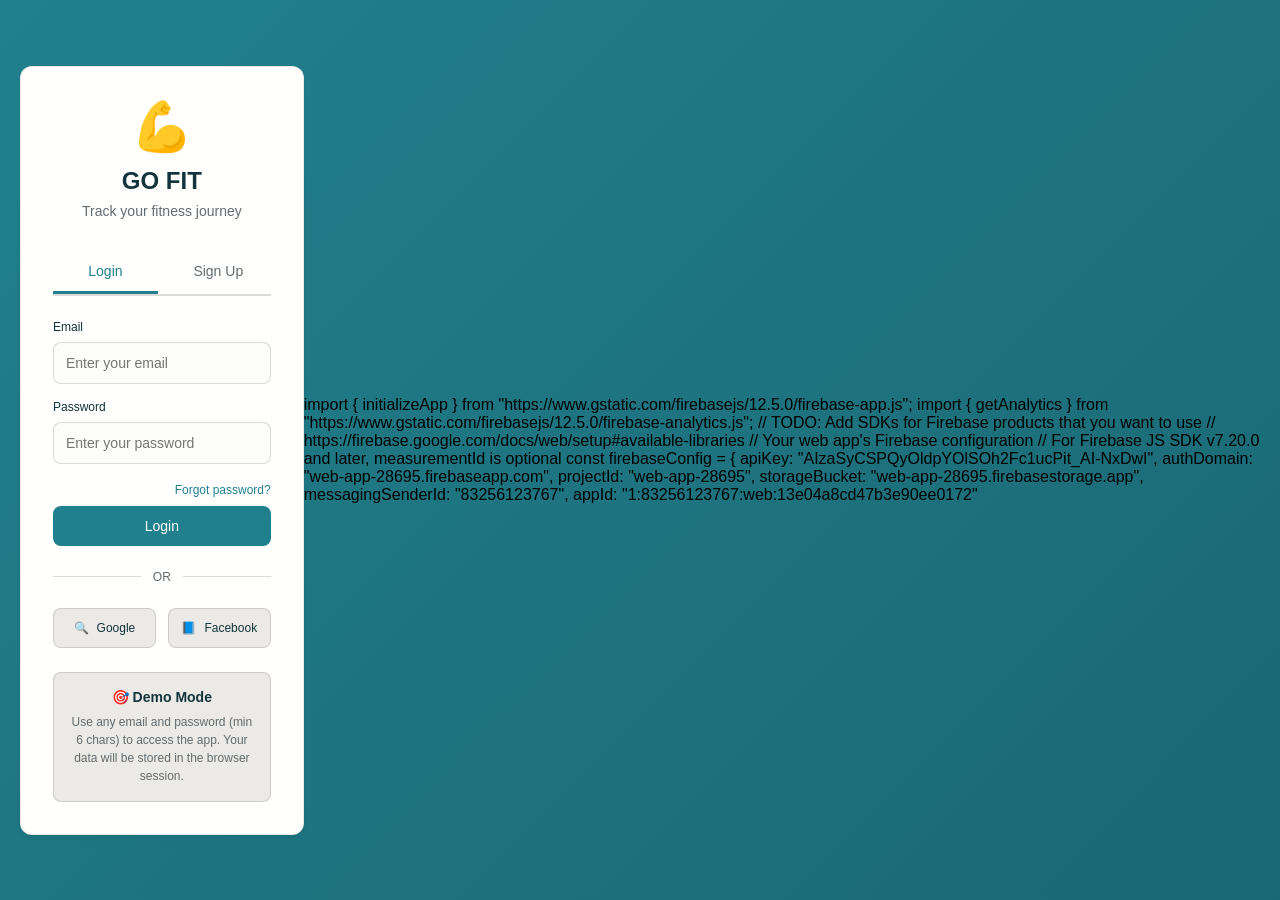
==== login.html @ 39626272 "Update login.html" ====
<!DOCTYPE html>
<html lang="en">
<head>
    <meta charset="UTF-8">
    <meta name="viewport" content="width=device-width, initial-scale=1.0">
    <title>GO FIT - Login</title>
    <style>
        :root {
            --color-cream-50: rgba(252, 252, 249, 1);
            --color-cream-100: rgba(255, 255, 253, 1);
            --color-gray-200: rgba(245, 245, 245, 1);
            --color-gray-300: rgba(167, 169, 169, 1);
            --color-gray-400: rgba(119, 124, 124, 1);
            --color-slate-500: rgba(98, 108, 113, 1);
            --color-brown-600: rgba(94, 82, 64, 1);
            --color-charcoal-700: rgba(31, 33, 33, 1);
            --color-charcoal-800: rgba(38, 40, 40, 1);
            --color-slate-900: rgba(19, 52, 59, 1);
            --color-teal-300: rgba(50, 184, 198, 1);
            --color-teal-400: rgba(45, 166, 178, 1);
            --color-teal-500: rgba(33, 128, 141, 1);
            --color-teal-600: rgba(29, 116, 128, 1);
            --color-teal-700: rgba(26, 104, 115, 1);
            --color-red-500: rgba(192, 21, 47, 1);
            --color-red-400: rgba(255, 84, 89, 1);
            --color-brown-600-rgb: 94, 82, 64;
            --color-teal-500-rgb: 33, 128, 141;
            --color-slate-900-rgb: 19, 52, 59;
            --color-gray-400-rgb: 119, 124, 124;
            --color-background: var(--color-cream-50);
            --color-surface: var(--color-cream-100);
            --color-text: var(--color-slate-900);
            --color-text-secondary: var(--color-slate-500);
            --color-primary: var(--color-teal-500);
            --color-primary-hover: var(--color-teal-600);
            --color-primary-active: var(--color-teal-700);
            --color-secondary: rgba(var(--color-brown-600-rgb), 0.12);
            --color-border: rgba(var(--color-brown-600-rgb), 0.2);
            --color-card-border: rgba(var(--color-brown-600-rgb), 0.12);
            --color-error: var(--color-red-500);
            --font-family-base: -apple-system, BlinkMacSystemFont, "Segoe UI", Roboto, sans-serif;
            --font-size-sm: 12px;
            --font-size-base: 14px;
            --font-size-lg: 16px;
            --font-size-xl: 18px;
            --font-size-2xl: 20px;
            --font-size-3xl: 24px;
            --font-size-4xl: 30px;
            --font-weight-medium: 500;
            --font-weight-semibold: 550;
            --font-weight-bold: 600;
            --space-8: 8px;
            --space-12: 12px;
            --space-16: 16px;
            --space-20: 20px;
            --space-24: 24px;
            --space-32: 32px;
            --radius-base: 8px;
            --radius-lg: 12px;
            --shadow-md: 0 4px 6px -1px rgba(0, 0, 0, 0.04), 0 2px 4px -1px rgba(0, 0, 0, 0.02);
        }

        @media (prefers-color-scheme: dark) {
            :root {
                --color-gray-400-rgb: 119, 124, 124;
                --color-teal-300-rgb: 50, 184, 198;
                --color-gray-300-rgb: 167, 169, 169;
                --color-background: var(--color-charcoal-700);
                --color-surface: var(--color-charcoal-800);
                --color-text: var(--color-gray-200);
                --color-text-secondary: rgba(var(--color-gray-300-rgb), 0.7);
                --color-primary: var(--color-teal-300);
                --color-primary-hover: var(--color-teal-400);
                --color-secondary: rgba(var(--color-gray-400-rgb), 0.15);
                --color-border: rgba(var(--color-gray-400-rgb), 0.3);
                --color-card-border: rgba(var(--color-gray-400-rgb), 0.2);
                --color-error: var(--color-red-400);
            }
        }

        * {
            margin: 0;
            padding: 0;
            box-sizing: border-box;
        }

        body {
            font-family: var(--font-family-base);
            background: linear-gradient(135deg, var(--color-primary) 0%, var(--color-teal-700) 100%);
            min-height: 100vh;
            display: flex;
            align-items: center;
            justify-content: center;
            padding: var(--space-20);
        }

        .auth-container {
            background: var(--color-surface);
            border-radius: var(--radius-lg);
            box-shadow: var(--shadow-md);
            padding: var(--space-32);
            width: 100%;
            max-width: 420px;
            border: 1px solid var(--color-card-border);
        }

        .logo {
            text-align: center;
            margin-bottom: var(--space-32);
        }

        .logo-icon {
            font-size: 48px;
            margin-bottom: var(--space-12);
        }

        h1 {
            font-size: var(--font-size-3xl);
            font-weight: var(--font-weight-bold);
            color: var(--color-text);
            text-align: center;
            margin-bottom: var(--space-8);
        }

        .subtitle {
            font-size: var(--font-size-base);
            color: var(--color-text-secondary);
            text-align: center;
            margin-bottom: var(--space-32);
        }

        .tabs {
            display: flex;
            gap: var(--space-8);
            margin-bottom: var(--space-24);
            border-bottom: 2px solid var(--color-border);
        }

        .tab-btn {
            flex: 1;
            padding: var(--space-12);
            background: transparent;
            border: none;
            border-bottom: 3px solid transparent;
            color: var(--color-text-secondary);
            font-size: var(--font-size-base);
            font-weight: var(--font-weight-medium);
            cursor: pointer;
            transition: all 0.2s;
        }

        .tab-btn:hover {
            color: var(--color-text);
        }

        .tab-btn.active {
            color: var(--color-primary);
            border-bottom-color: var(--color-primary);
        }

        .form-content {
            display: none;
        }

        .form-content.active {
            display: block;
            animation: fadeIn 0.3s;
        }

        @keyframes fadeIn {
            from { opacity: 0; transform: translateY(10px); }
            to { opacity: 1; transform: translateY(0); }
        }

        .form-group {
            margin-bottom: var(--space-16);
        }

        label {
            display: block;
            margin-bottom: var(--space-8);
            font-weight: var(--font-weight-medium);
            font-size: var(--font-size-sm);
            color: var(--color-text);
        }

        input {
            width: 100%;
            padding: var(--space-12);
            border: 1px solid var(--color-border);
            border-radius: var(--radius-base);
            background: var(--color-background);
            color: var(--color-text);
            font-size: var(--font-size-base);
            font-family: var(--font-family-base);
            transition: border-color 0.2s;
        }

        input:focus {
            outline: none;
            border-color: var(--color-primary);
        }

        .btn {
            width: 100%;
            padding: var(--space-12) var(--space-24);
            background: var(--color-primary);
            color: white;
            border: none;
            border-radius: var(--radius-base);
            font-size: var(--font-size-base);
            font-weight: var(--font-weight-medium);
            cursor: pointer;
            transition: background 0.2s;
            margin-top: var(--space-8);
        }

        .btn:hover {
            background: var(--color-primary-hover);
        }

        .btn:active {
            background: var(--color-primary-active);
        }

        .forgot-password {
            text-align: right;
            margin-top: var(--space-8);
        }

        .forgot-password a {
            color: var(--color-primary);
            text-decoration: none;
            font-size: var(--font-size-sm);
        }

        .forgot-password a:hover {
            text-decoration: underline;
        }

        .divider {
            display: flex;
            align-items: center;
            margin: var(--space-24) 0;
            color: var(--color-text-secondary);
            font-size: var(--font-size-sm);
        }

        .divider::before,
        .divider::after {
            content: '';
            flex: 1;
            height: 1px;
            background: var(--color-border);
        }

        .divider span {
            padding: 0 var(--space-12);
        }

        .social-login {
            display: flex;
            gap: var(--space-12);
            margin-bottom: var(--space-24);
        }

        .social-btn {
            flex: 1;
            padding: var(--space-12);
            background: var(--color-secondary);
            color: var(--color-text);
            border: 1px solid var(--color-border);
            border-radius: var(--radius-base);
            font-size: var(--font-size-sm);
            font-weight: var(--font-weight-medium);
            cursor: pointer;
            transition: all 0.2s;
            display: flex;
            align-items: center;
            justify-content: center;
            gap: var(--space-8);
        }

        .social-btn:hover {
            background: var(--color-border);
        }

        .error-message {
            background: rgba(192, 21, 47, 0.1);
            border: 1px solid var(--color-error);
            color: var(--color-error);
            padding: var(--space-12);
            border-radius: var(--radius-base);
            margin-bottom: var(--space-16);
            font-size: var(--font-size-sm);
            display: none;
        }

        .error-message.show {
            display: block;
        }

        .success-message {
            background: rgba(33, 128, 141, 0.1);
            border: 1px solid var(--color-primary);
            color: var(--color-primary);
            padding: var(--space-12);
            border-radius: var(--radius-base);
            margin-bottom: var(--space-16);
            font-size: var(--font-size-sm);
            display: none;
        }

        .success-message.show {
            display: block;
        }

        .demo-info {
            background: var(--color-secondary);
            border: 1px solid var(--color-border);
            border-radius: var(--radius-base);
            padding: var(--space-16);
            margin-top: var(--space-24);
            text-align: center;
        }

        .demo-info h3 {
            font-size: var(--font-size-base);
            font-weight: var(--font-weight-semibold);
            color: var(--color-text);
            margin-bottom: var(--space-8);
        }

        .demo-info p {
            font-size: var(--font-size-sm);
            color: var(--color-text-secondary);
            line-height: 1.5;
        }

        @media (max-width: 480px) {
            .auth-container {
                padding: var(--space-24);
            }

            h1 {
                font-size: var(--font-size-2xl);
            }

            .social-login {
                flex-direction: column;
            }
        }
    </style>
</head>
<body>
    <div class="auth-container">
        <div class="logo">
            <div class="logo-icon">💪</div>
            <h1>GO FIT</h1>
            <p class="subtitle">Track your fitness journey</p>
        </div>

        <div class="tabs">
            <button class="tab-btn active" onclick="showAuthTab('login')">Login</button>
            <button class="tab-btn" onclick="showAuthTab('signup')">Sign Up</button>
        </div>

        <!-- Login Form -->
        <div id="login" class="form-content active">
            <div id="loginError" class="error-message"></div>
            
          <form id="loginForm" onsubmit="return false;">
                 <div class="form-group">
                    <label>Email</label>
                    <input type="email" id="loginEmail" placeholder="Enter your email" required>
                </div>
                <div class="form-group">
                    <label>Password</label>
                    <input type="password" id="loginPassword" placeholder="Enter your password" required>
                </div>
                <div class="forgot-password">
                    <a href="#" onclick="alert('Password reset feature coming soon!')">Forgot password?</a>
                </div>
                <button type="button" class="btn"
                 onclick="login(
                    document.getElementById('loginEmail').value,
                    document.getElementById('loginPassword').value
                     )">
                      Login
                    </button>
</button>
            </form>

            <div class="divider">
                <span>OR</span>
            </div>

            <div class="social-login">
                <button class="social-btn" onclick="socialLogin('google')">
                    <span>🔍</span> Google
                </button>
                <button class="social-btn" onclick="socialLogin('facebook')">
                    <span>📘</span> Facebook
                </button>
            </div>
        </div>

        <!-- Signup Form -->
        <div id="signup" class="form-content">
            <div id="signupError" class="error-message"></div>
            <div id="signupSuccess" class="success-message"></div>
            
            <form id="signupForm" onsubmit="return false;">
  ...
              <input type="email" id="signupEmail" ...>
              <input type="password" id="signupPassword" ...>
              <input type="password" id="signupConfirmPassword" ...>
              <button type="button" class="btn btn-secondary"
                onclick="signup(
                  document.getElementById('signupEmail').value,
                  document.getElementById('signupPassword').value
                )">
                Create Account
          </button>
        </form>
        
            <div class="divider">
                <span>OR</span>
            </div>

            <div class="social-login">
                <button class="social-btn" onclick="socialLogin('google')">
                    <span>🔍</span> Google
                </button>
                <button class="social-btn" onclick="socialLogin('facebook')">
                    <span>📘</span> Facebook
                </button>
            </div>
        </div>

        <!-- Demo Info -->
        <div class="demo-info">
            <h3>🎯 Demo Mode</h3>
            <p>Use any email and password (min 6 chars) to access the app. Your data will be stored in the browser session.</p>
        </div>
    </div>

    <script>
        // Switch between login and signup tabs
        function showAuthTab(tabName) {
            const tabs = document.querySelectorAll('.tab-btn');
            const contents = document.querySelectorAll('.form-content');
            
            tabs.forEach(tab => tab.classList.remove('active'));
            contents.forEach(content => content.classList.remove('active'));
            
            event.target.classList.add('active');
            document.getElementById(tabName).classList.add('active');
            
            // Clear error messages
            document.getElementById('loginError').classList.remove('show');
            document.getElementById('signupError').classList.remove('show');
            document.getElementById('signupSuccess').classList.remove('show');
        }

        // Handle login
        function handleLogin(event) {
            event.preventDefault();
            
            const email = document.getElementById('loginEmail').value;
            const password = document.getElementById('loginPassword').value;
            const errorDiv = document.getElementById('loginError');
            
            // Validate inputs
            if (!email || !password) {
                errorDiv.textContent = 'Please fill in all fields';
                errorDiv.classList.add('show');
                return;
            }

            if (password.length < 6) {
                errorDiv.textContent = 'Password must be at least 6 characters';
                errorDiv.classList.add('show');
                return;
            }
            
            // Check if user exists
            const users = JSON.parse(localStorage.getItem('fitnessUsers') || '{}');
            
            if (users[email] && users[email].password === password) {
                // Store current user session
                sessionStorage.setItem('currentUser', JSON.stringify({
                    email: email,
                    name: users[email].name
                }));
                
                // Redirect to main app
                window.location.href = 'index.html';
            } else {
                errorDiv.textContent = 'Invalid email or password';
                errorDiv.classList.add('show');
            }
        }

        // Handle signup
        function handleSignup(event) {
            event.preventDefault();
            
            const name = document.getElementById('signupName').value;
            const email = document.getElementById('signupEmail').value;
            const password = document.getElementById('signupPassword').value;
            const confirmPassword = document.getElementById('signupConfirmPassword').value;
            const errorDiv = document.getElementById('signupError');
            const successDiv = document.getElementById('signupSuccess');
            
            // Clear previous messages
            errorDiv.classList.remove('show');
            successDiv.classList.remove('show');
            
            // Validate inputs
            if (!name || !email || !password || !confirmPassword) {
                errorDiv.textContent = 'Please fill in all fields';
                errorDiv.classList.add('show');
                return;
            }

            if (password.length < 6) {
                errorDiv.textContent = 'Password must be at least 6 characters';
                errorDiv.classList.add('show');
                return;
            }
            
            if (password !== confirmPassword) {
                errorDiv.textContent = 'Passwords do not match';
                errorDiv.classList.add('show');
                return;
            }
            
            // Check if user already exists
            const users = JSON.parse(localStorage.getItem('fitnessUsers') || '{}');
            
            if (users[email]) {
                errorDiv.textContent = 'An account with this email already exists';
                errorDiv.classList.add('show');
                return;
            }
            
            // Save new user
            users[email] = {
                name: name,
                password: password,
                createdAt: new Date().toISOString()
            };
            localStorage.setItem('fitnessUsers', JSON.stringify(users));
            
            // Show success message
            successDiv.textContent = 'Account created successfully! You can now login.';
            successDiv.classList.add('show');
            
            // Reset form
            document.getElementById('signupForm').reset();
            
            // Switch to login tab after 2 seconds
            setTimeout(() => {
                document.querySelector('.tab-btn').click();
                document.getElementById('loginEmail').value = email;
            }, 2000);
        }

        // Handle social login
        function socialLogin(provider) {
            alert(`${provider.charAt(0).toUpperCase() + provider.slice(1)} login coming soon! For now, please use the demo mode.`);
        }

        // Check if user is already logged in
        window.onload = function() {
            const currentUser = sessionStorage.getItem('currentUser');
            if (currentUser) {
                window.location.href = 'index.html';
            }
        };
        import { initializeApp } from "https://www.gstatic.com/firebasejs/10.12.2/firebase-app.js";
  import { 
    getAuth, createUserWithEmailAndPassword, signInWithEmailAndPassword, 
    signOut, onAuthStateChanged, 
    GoogleAuthProvider, FacebookAuthProvider, signInWithPopup 
  } from "https://www.gstatic.com/firebasejs/10.12.2/firebase-auth.js";

  const firebaseConfig = { /* your values */ };
  const app = initializeApp(firebaseConfig);
  const auth = getAuth(app);

  // Existing email/password functions (login, signup, logout) stay here...

  // 1) Google login
  window.socialLogin = async (providerName) => {
    try {
      let provider;
      if (providerName === 'google') provider = new GoogleAuthProvider();
      if (providerName === 'facebook') provider = new FacebookAuthProvider();

      await signInWithPopup(auth, provider);
      location.href = 'dashboard.html';
    } catch (e) {
      alert(e.message);
    }
  };
    </script>
    import { initializeApp } from "https://www.gstatic.com/firebasejs/12.5.0/firebase-app.js";
  import { getAnalytics } from "https://www.gstatic.com/firebasejs/12.5.0/firebase-analytics.js";
  // TODO: Add SDKs for Firebase products that you want to use
  // https://firebase.google.com/docs/web/setup#available-libraries

  // Your web app's Firebase configuration
  // For Firebase JS SDK v7.20.0 and later, measurementId is optional
  const firebaseConfig = {
    apiKey: "AIzaSyCSPQyOldpYOlSOh2Fc1ucPit_AI-NxDwI",
    authDomain: "web-app-28695.firebaseapp.com",
    projectId: "web-app-28695",
    storageBucket: "web-app-28695.firebasestorage.app",
    messagingSenderId: "83256123767",
    appId: "1:83256123767:web:13e04a8cd47b3e90ee0172"

</body>
</html>
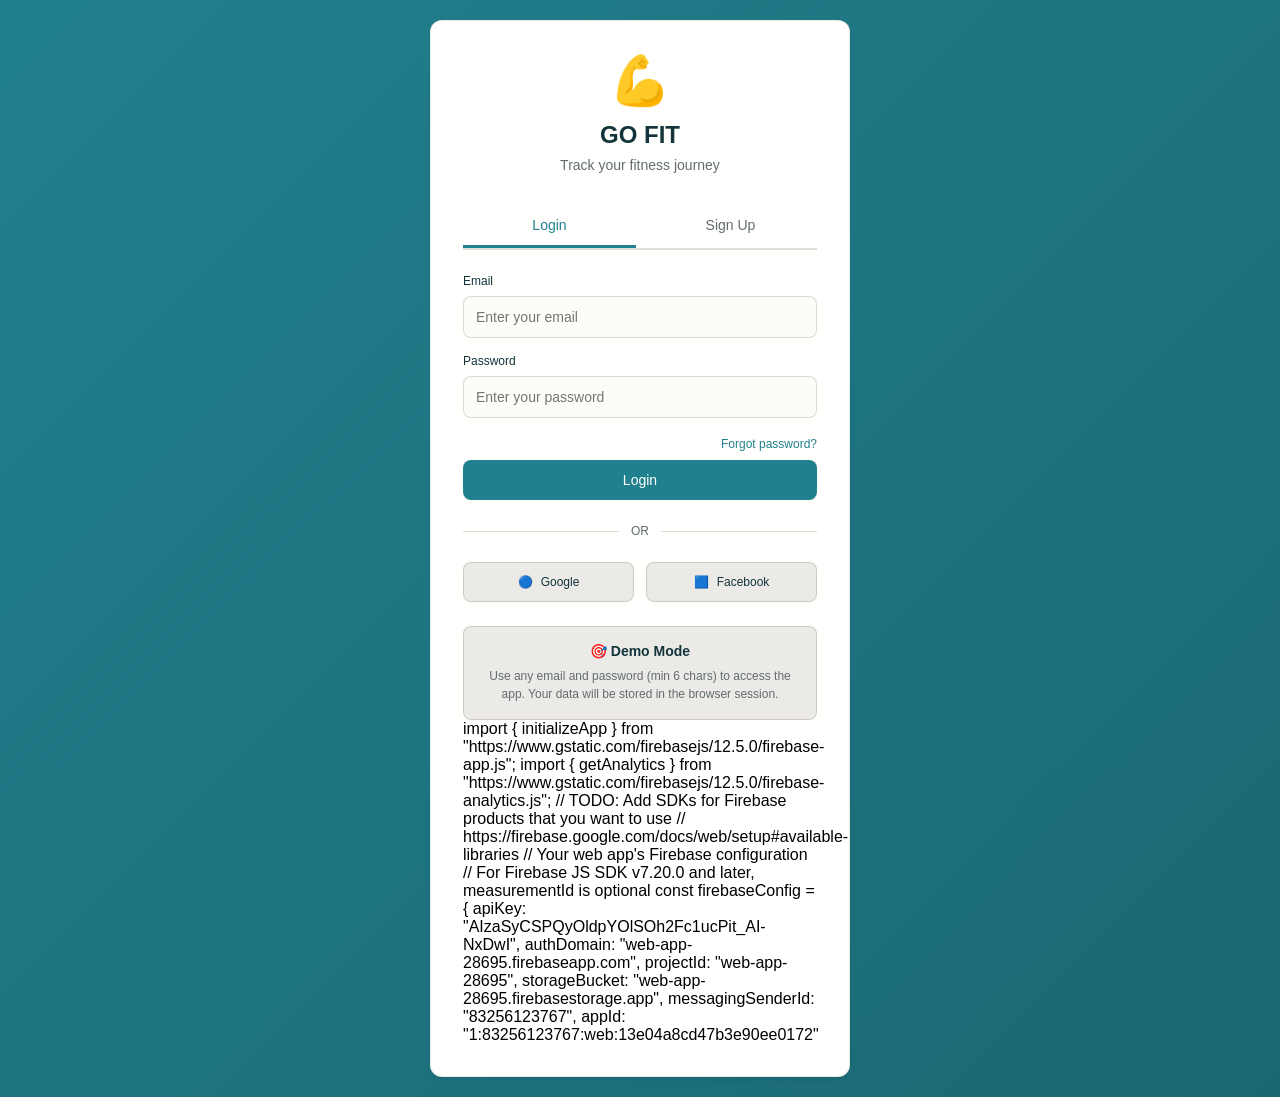
==== commit b1518586: "Update login.html" ====
--- a/login.html
+++ b/login.html
@@ -396,14 +396,16 @@
             </div>
 
             <div class="social-login">
-                <button class="social-btn" onclick="socialLogin('google')">
-                    <span>🔍</span> Google
+               <button class="social-btn" onclick="socialLogin('google')">
+                  <span>🔵</span> Google
                 </button>
-                <button class="social-btn" onclick="socialLogin('facebook')">
-                    <span>📘</span> Facebook
-                </button>
-            </div>
-        </div>
+
+            <button class="social-btn" onclick="socialLogin('facebook')">
+              <span>🟦</span> Facebook
+            </button>
+          </div>
+
+
 
         <!-- Signup Form -->
         <div id="signup" class="form-content">
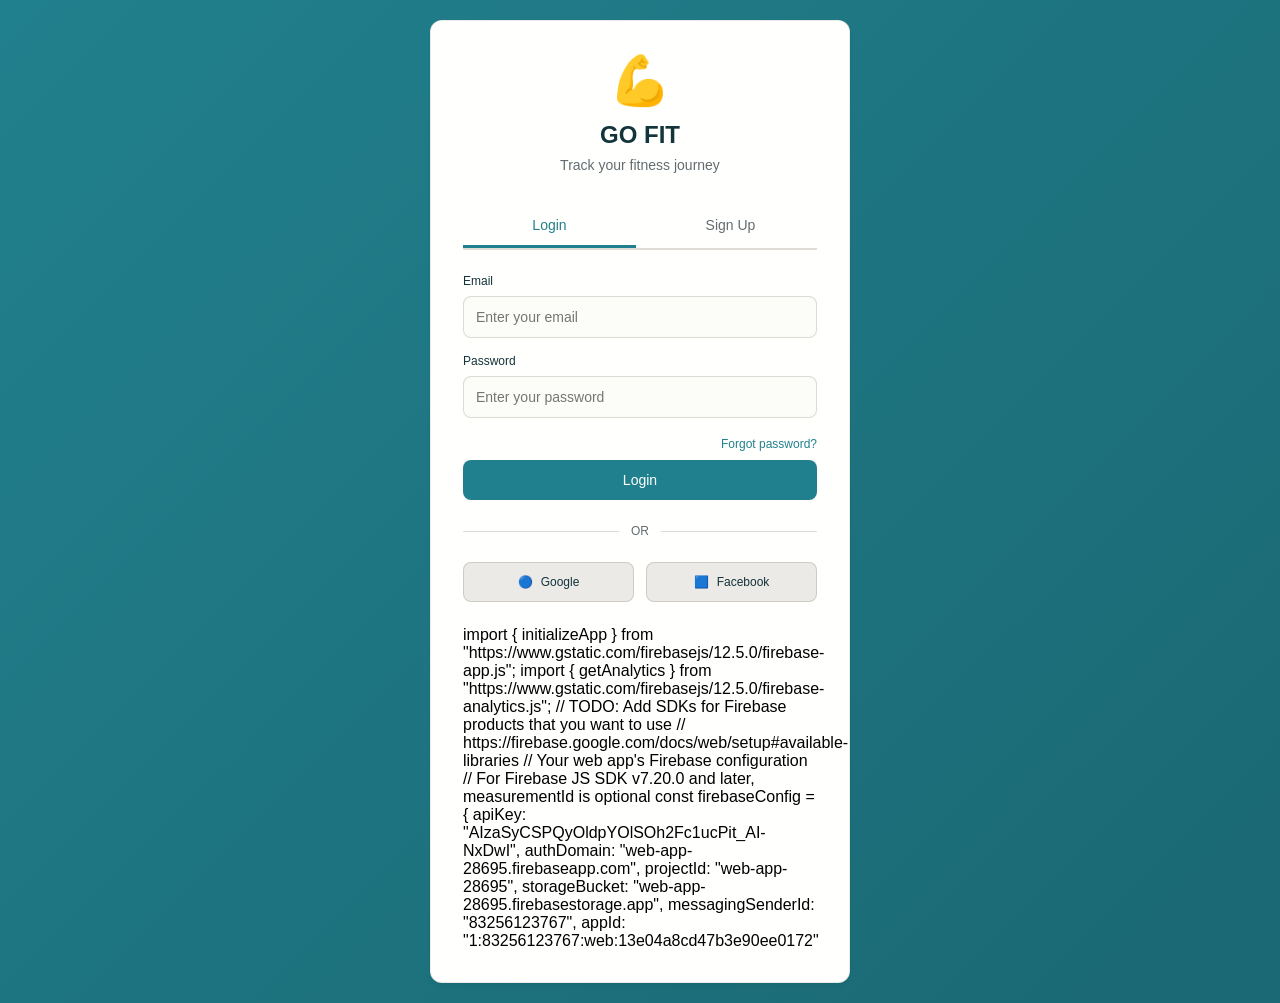
==== commit e0571f7b: "Update login.html" ====
--- a/login.html
+++ b/login.html
@@ -388,7 +388,7 @@
                      )">
                       Login
                     </button>
-</button>
+
             </form>
 
             <div class="divider">
@@ -441,11 +441,11 @@
         </div>
 
         <!-- Demo Info -->
-        <div class="demo-info">
+     <!--   <div class="demo-info">
             <h3>🎯 Demo Mode</h3>
             <p>Use any email and password (min 6 chars) to access the app. Your data will be stored in the browser session.</p>
         </div>
-    </div>
+    </div> -->
 
     <script>
         // Switch between login and signup tabs
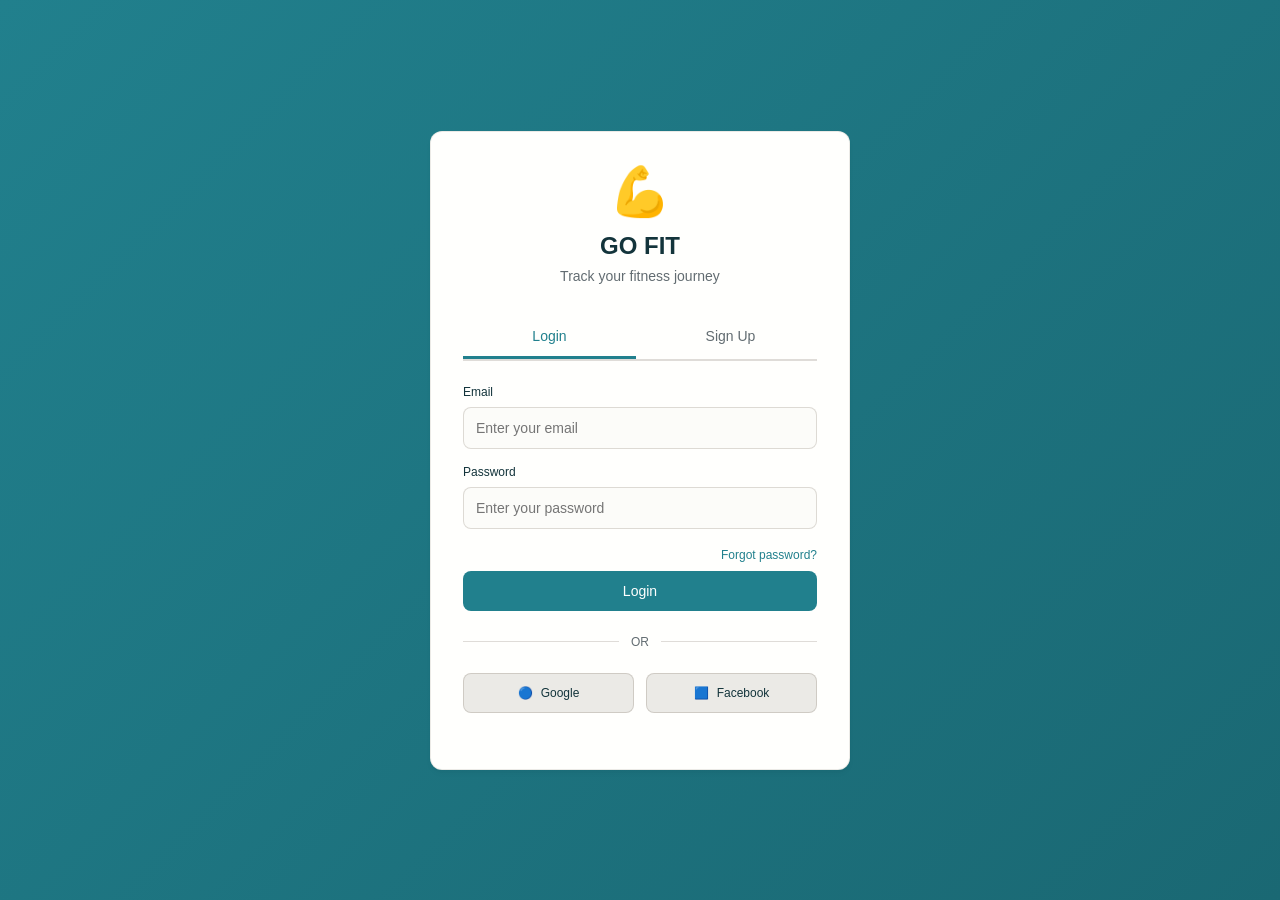
==== commit 9ea9ca37: "Update login.html" ====
--- a/login.html
+++ b/login.html
@@ -608,6 +608,7 @@
     }
   };
     </script>
+    <script type="module">
     import { initializeApp } from "https://www.gstatic.com/firebasejs/12.5.0/firebase-app.js";
   import { getAnalytics } from "https://www.gstatic.com/firebasejs/12.5.0/firebase-analytics.js";
   // TODO: Add SDKs for Firebase products that you want to use
@@ -622,6 +623,6 @@
     storageBucket: "web-app-28695.firebasestorage.app",
     messagingSenderId: "83256123767",
     appId: "1:83256123767:web:13e04a8cd47b3e90ee0172"
-
+        </script>
 </body>
 </html>
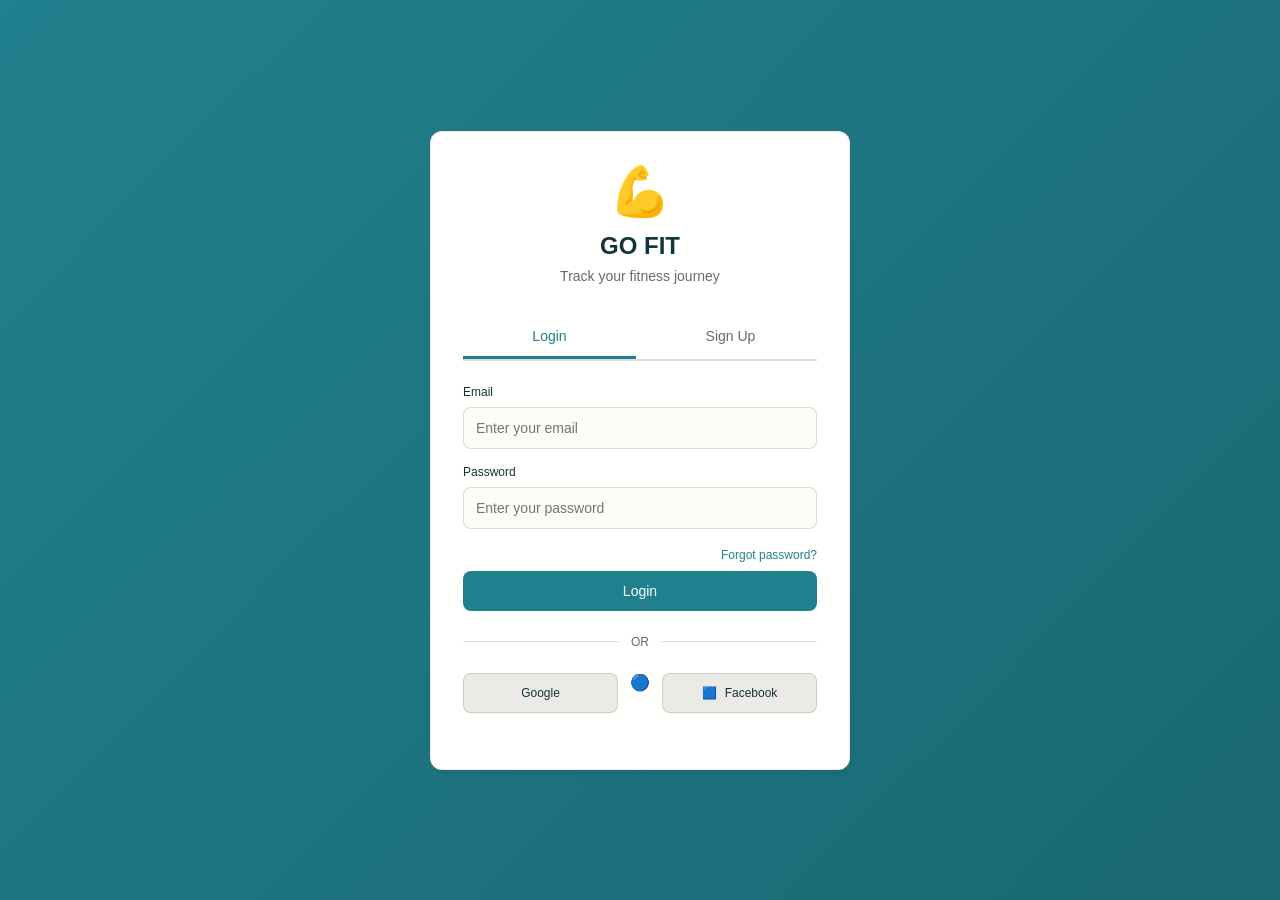
==== commit b98cf13e: "Update login.html" ====
--- a/login.html
+++ b/login.html
@@ -396,9 +396,8 @@
             </div>
 
             <div class="social-login">
-               <button class="social-btn" onclick="socialLogin('google')">
-                  <span>🔵</span> Google
-                </button>
+               <button class="social-btn" onclick="socialLogin('google')">Google</button>
+                  <span>🔵</span>
 
             <button class="social-btn" onclick="socialLogin('facebook')">
               <span>🟦</span> Facebook
@@ -581,14 +580,21 @@
                 window.location.href = 'index.html';
             }
         };
-        import { initializeApp } from "https://www.gstatic.com/firebasejs/10.12.2/firebase-app.js";
+        import { initializeApp } from "https://www.gstatic.com/firebasejs/12.5.0/firebase-app.js";
   import { 
     getAuth, createUserWithEmailAndPassword, signInWithEmailAndPassword, 
     signOut, onAuthStateChanged, 
     GoogleAuthProvider, FacebookAuthProvider, signInWithPopup 
-  } from "https://www.gstatic.com/firebasejs/10.12.2/firebase-auth.js";
-
-  const firebaseConfig = { /* your values */ };
+  } from "https://www.gstatic.com/firebasejs/12.5.0/firebase-auth.js";
+
+  const firebaseConfig = {
+      apiKey: "AIzaSyCSPQyOldpYOlSOh2Fc1ucPit_AI-NxDwI",
+    authDomain: "web-app-28695.firebaseapp.com",
+    projectId: "web-app-28695",
+    storageBucket: "web-app-28695.firebasestorage.app",
+    messagingSenderId: "83256123767",
+    appId: "1:83256123767:web:13e04a8cd47b3e90ee0172"
+  };
   const app = initializeApp(firebaseConfig);
   const auth = getAuth(app);
 
@@ -600,9 +606,8 @@
       let provider;
       if (providerName === 'google') provider = new GoogleAuthProvider();
       if (providerName === 'facebook') provider = new FacebookAuthProvider();
-
       await signInWithPopup(auth, provider);
-      location.href = 'dashboard.html';
+      location.href = 'index.html';
     } catch (e) {
       alert(e.message);
     }
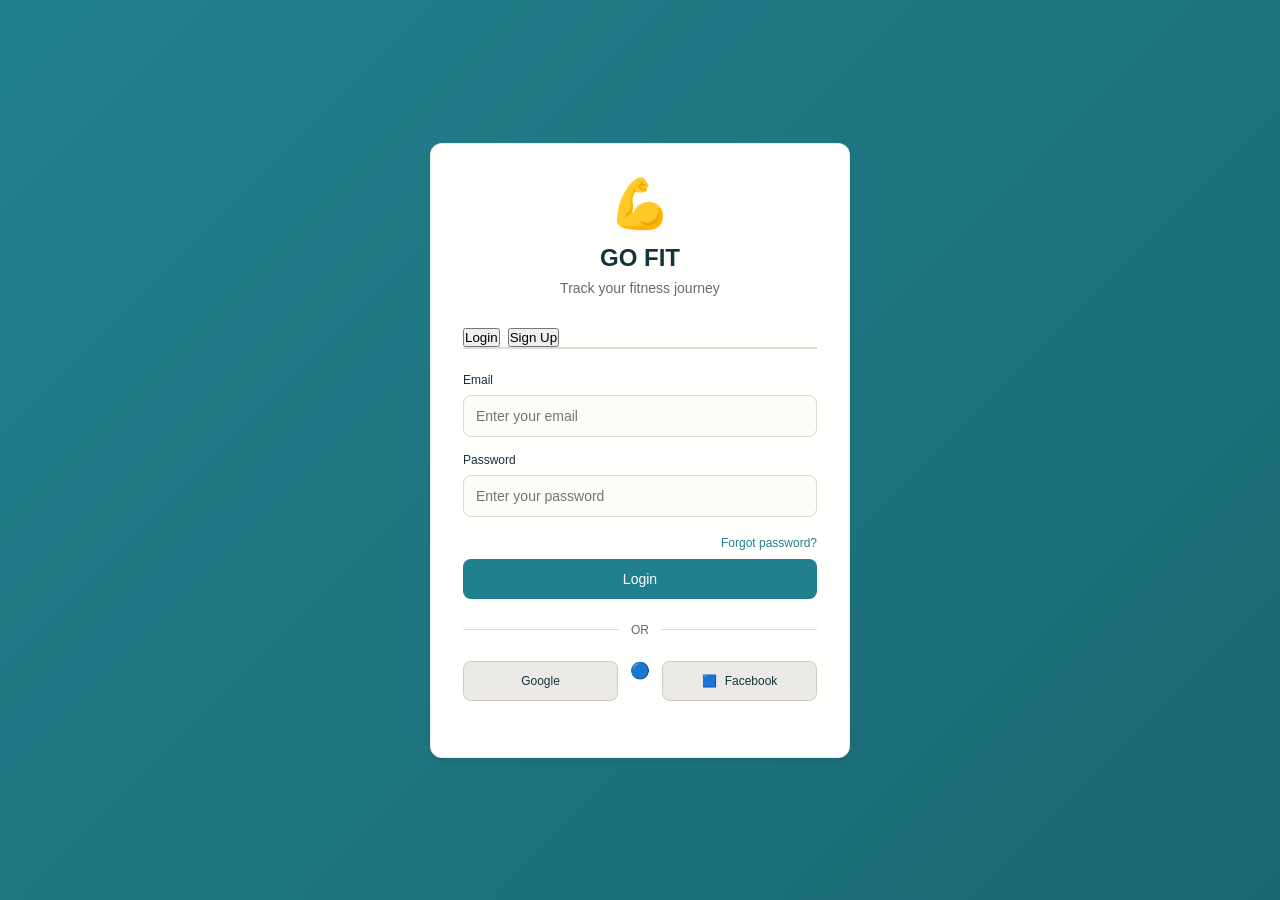
==== commit 0bd472aa: "Update login.html" ====
--- a/login.html
+++ b/login.html
@@ -361,12 +361,13 @@
         </div>
 
         <div class="tabs">
-            <button class="tab-btn active" onclick="showAuthTab('login')">Login</button>
-            <button class="tab-btn" onclick="showAuthTab('signup')">Sign Up</button>
+            <button class="tab active" onclick="showTab('login')">Login</button>
+            <button class="tab" onclick="showTab('signup')">Sign Up</button>
         </div>
 
         <!-- Login Form -->
-        <div id="login" class="form-content active">
+        <div id="login" class="form-content active"></div>
+        <div id="signup" class="form-content"> ... </div>
             <div id="loginError" class="error-message"></div>
             
           <form id="loginForm" onsubmit="return false;">
@@ -416,12 +417,15 @@
               <input type="email" id="signupEmail" ...>
               <input type="password" id="signupPassword" ...>
               <input type="password" id="signupConfirmPassword" ...>
-              <button type="button" class="btn btn-secondary"
+              <button type="button" class="btn"
                 onclick="signup(
                   document.getElementById('signupEmail').value,
                   document.getElementById('signupPassword').value
                 )">
                 Create Account
+        </button>
+
+                  <button class="tab" onclick="showTab('signup')">Sign Up</button>
           </button>
         </form>
         
@@ -449,11 +453,11 @@
     <script>
         // Switch between login and signup tabs
         function showAuthTab(tabName) {
-            const tabs = document.querySelectorAll('.tab-btn');
-            const contents = document.querySelectorAll('.form-content');
-            
-            tabs.forEach(tab => tab.classList.remove('active'));
-            contents.forEach(content => content.classList.remove('active'));
+            document.querySelectorAll('.form-content').forEach(el => el.classList.remove('active'));
+            document.querySelectorAll('.tab').forEach(el => el.classList.remove('active'));
+            document.getElementById(name).classList.add('active');
+    // activate the clicked tab (assumes onclick is on the button itself)
+            event.currentTarget.classList.add('active');
             
             event.target.classList.add('active');
             document.getElementById(tabName).classList.add('active');
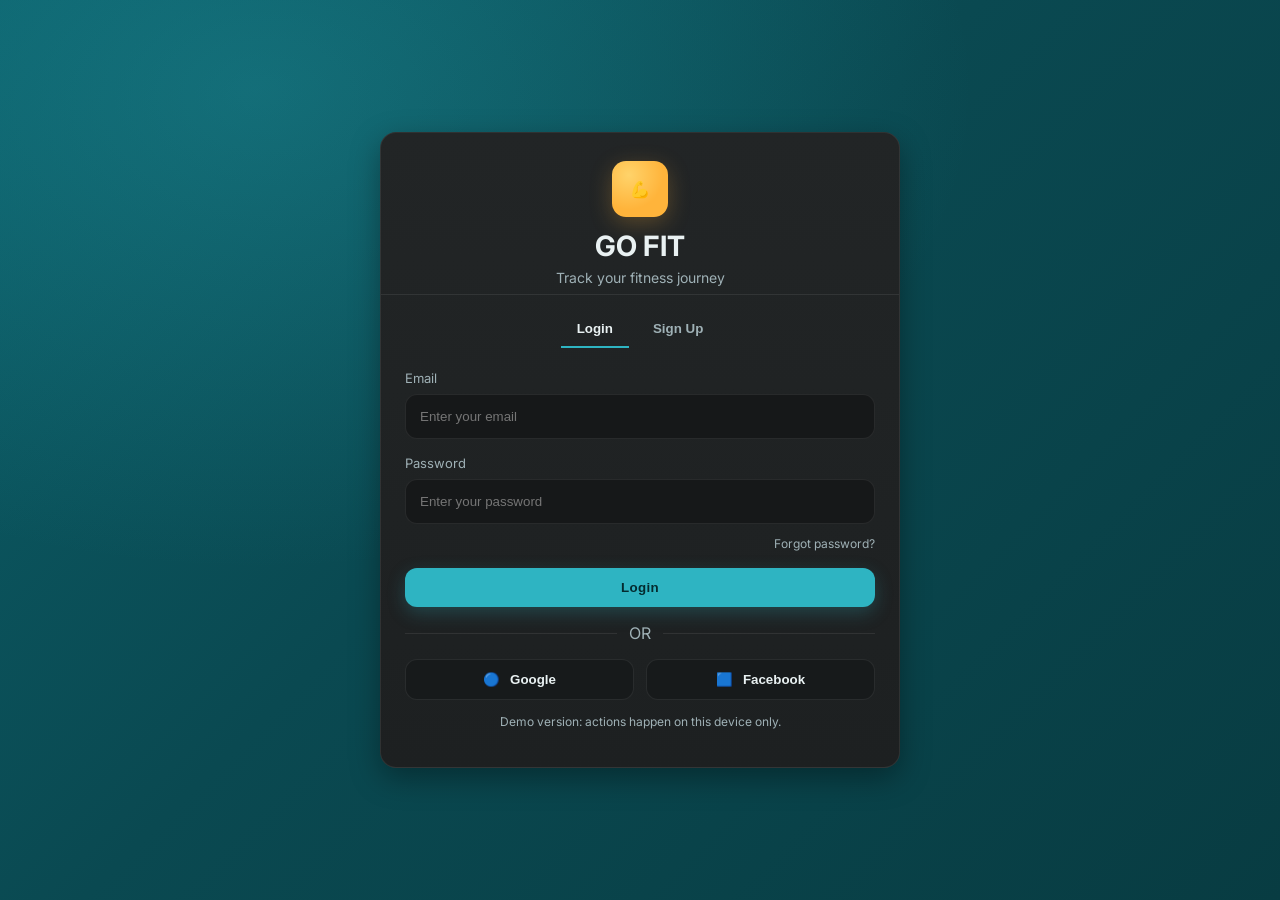
==== commit f45b0833: "Update login.html" ====
--- a/login.html
+++ b/login.html
@@ -1,637 +1,224 @@
 <!DOCTYPE html>
 <html lang="en">
 <head>
-    <meta charset="UTF-8">
-    <meta name="viewport" content="width=device-width, initial-scale=1.0">
-    <title>GO FIT - Login</title>
-    <style>
-        :root {
-            --color-cream-50: rgba(252, 252, 249, 1);
-            --color-cream-100: rgba(255, 255, 253, 1);
-            --color-gray-200: rgba(245, 245, 245, 1);
-            --color-gray-300: rgba(167, 169, 169, 1);
-            --color-gray-400: rgba(119, 124, 124, 1);
-            --color-slate-500: rgba(98, 108, 113, 1);
-            --color-brown-600: rgba(94, 82, 64, 1);
-            --color-charcoal-700: rgba(31, 33, 33, 1);
-            --color-charcoal-800: rgba(38, 40, 40, 1);
-            --color-slate-900: rgba(19, 52, 59, 1);
-            --color-teal-300: rgba(50, 184, 198, 1);
-            --color-teal-400: rgba(45, 166, 178, 1);
-            --color-teal-500: rgba(33, 128, 141, 1);
-            --color-teal-600: rgba(29, 116, 128, 1);
-            --color-teal-700: rgba(26, 104, 115, 1);
-            --color-red-500: rgba(192, 21, 47, 1);
-            --color-red-400: rgba(255, 84, 89, 1);
-            --color-brown-600-rgb: 94, 82, 64;
-            --color-teal-500-rgb: 33, 128, 141;
-            --color-slate-900-rgb: 19, 52, 59;
-            --color-gray-400-rgb: 119, 124, 124;
-            --color-background: var(--color-cream-50);
-            --color-surface: var(--color-cream-100);
-            --color-text: var(--color-slate-900);
-            --color-text-secondary: var(--color-slate-500);
-            --color-primary: var(--color-teal-500);
-            --color-primary-hover: var(--color-teal-600);
-            --color-primary-active: var(--color-teal-700);
-            --color-secondary: rgba(var(--color-brown-600-rgb), 0.12);
-            --color-border: rgba(var(--color-brown-600-rgb), 0.2);
-            --color-card-border: rgba(var(--color-brown-600-rgb), 0.12);
-            --color-error: var(--color-red-500);
-            --font-family-base: -apple-system, BlinkMacSystemFont, "Segoe UI", Roboto, sans-serif;
-            --font-size-sm: 12px;
-            --font-size-base: 14px;
-            --font-size-lg: 16px;
-            --font-size-xl: 18px;
-            --font-size-2xl: 20px;
-            --font-size-3xl: 24px;
-            --font-size-4xl: 30px;
-            --font-weight-medium: 500;
-            --font-weight-semibold: 550;
-            --font-weight-bold: 600;
-            --space-8: 8px;
-            --space-12: 12px;
-            --space-16: 16px;
-            --space-20: 20px;
-            --space-24: 24px;
-            --space-32: 32px;
-            --radius-base: 8px;
-            --radius-lg: 12px;
-            --shadow-md: 0 4px 6px -1px rgba(0, 0, 0, 0.04), 0 2px 4px -1px rgba(0, 0, 0, 0.02);
-        }
-
-        @media (prefers-color-scheme: dark) {
-            :root {
-                --color-gray-400-rgb: 119, 124, 124;
-                --color-teal-300-rgb: 50, 184, 198;
-                --color-gray-300-rgb: 167, 169, 169;
-                --color-background: var(--color-charcoal-700);
-                --color-surface: var(--color-charcoal-800);
-                --color-text: var(--color-gray-200);
-                --color-text-secondary: rgba(var(--color-gray-300-rgb), 0.7);
-                --color-primary: var(--color-teal-300);
-                --color-primary-hover: var(--color-teal-400);
-                --color-secondary: rgba(var(--color-gray-400-rgb), 0.15);
-                --color-border: rgba(var(--color-gray-400-rgb), 0.3);
-                --color-card-border: rgba(var(--color-gray-400-rgb), 0.2);
-                --color-error: var(--color-red-400);
-            }
-        }
-
-        * {
-            margin: 0;
-            padding: 0;
-            box-sizing: border-box;
-        }
-
-        body {
-            font-family: var(--font-family-base);
-            background: linear-gradient(135deg, var(--color-primary) 0%, var(--color-teal-700) 100%);
-            min-height: 100vh;
-            display: flex;
-            align-items: center;
-            justify-content: center;
-            padding: var(--space-20);
-        }
-
-        .auth-container {
-            background: var(--color-surface);
-            border-radius: var(--radius-lg);
-            box-shadow: var(--shadow-md);
-            padding: var(--space-32);
-            width: 100%;
-            max-width: 420px;
-            border: 1px solid var(--color-card-border);
-        }
-
-        .logo {
-            text-align: center;
-            margin-bottom: var(--space-32);
-        }
-
-        .logo-icon {
-            font-size: 48px;
-            margin-bottom: var(--space-12);
-        }
-
-        h1 {
-            font-size: var(--font-size-3xl);
-            font-weight: var(--font-weight-bold);
-            color: var(--color-text);
-            text-align: center;
-            margin-bottom: var(--space-8);
-        }
-
-        .subtitle {
-            font-size: var(--font-size-base);
-            color: var(--color-text-secondary);
-            text-align: center;
-            margin-bottom: var(--space-32);
-        }
-
-        .tabs {
-            display: flex;
-            gap: var(--space-8);
-            margin-bottom: var(--space-24);
-            border-bottom: 2px solid var(--color-border);
-        }
-
-        .tab-btn {
-            flex: 1;
-            padding: var(--space-12);
-            background: transparent;
-            border: none;
-            border-bottom: 3px solid transparent;
-            color: var(--color-text-secondary);
-            font-size: var(--font-size-base);
-            font-weight: var(--font-weight-medium);
-            cursor: pointer;
-            transition: all 0.2s;
-        }
-
-        .tab-btn:hover {
-            color: var(--color-text);
-        }
-
-        .tab-btn.active {
-            color: var(--color-primary);
-            border-bottom-color: var(--color-primary);
-        }
-
-        .form-content {
-            display: none;
-        }
-
-        .form-content.active {
-            display: block;
-            animation: fadeIn 0.3s;
-        }
-
-        @keyframes fadeIn {
-            from { opacity: 0; transform: translateY(10px); }
-            to { opacity: 1; transform: translateY(0); }
-        }
-
-        .form-group {
-            margin-bottom: var(--space-16);
-        }
-
-        label {
-            display: block;
-            margin-bottom: var(--space-8);
-            font-weight: var(--font-weight-medium);
-            font-size: var(--font-size-sm);
-            color: var(--color-text);
-        }
-
-        input {
-            width: 100%;
-            padding: var(--space-12);
-            border: 1px solid var(--color-border);
-            border-radius: var(--radius-base);
-            background: var(--color-background);
-            color: var(--color-text);
-            font-size: var(--font-size-base);
-            font-family: var(--font-family-base);
-            transition: border-color 0.2s;
-        }
-
-        input:focus {
-            outline: none;
-            border-color: var(--color-primary);
-        }
-
-        .btn {
-            width: 100%;
-            padding: var(--space-12) var(--space-24);
-            background: var(--color-primary);
-            color: white;
-            border: none;
-            border-radius: var(--radius-base);
-            font-size: var(--font-size-base);
-            font-weight: var(--font-weight-medium);
-            cursor: pointer;
-            transition: background 0.2s;
-            margin-top: var(--space-8);
-        }
-
-        .btn:hover {
-            background: var(--color-primary-hover);
-        }
-
-        .btn:active {
-            background: var(--color-primary-active);
-        }
-
-        .forgot-password {
-            text-align: right;
-            margin-top: var(--space-8);
-        }
-
-        .forgot-password a {
-            color: var(--color-primary);
-            text-decoration: none;
-            font-size: var(--font-size-sm);
-        }
-
-        .forgot-password a:hover {
-            text-decoration: underline;
-        }
-
-        .divider {
-            display: flex;
-            align-items: center;
-            margin: var(--space-24) 0;
-            color: var(--color-text-secondary);
-            font-size: var(--font-size-sm);
-        }
-
-        .divider::before,
-        .divider::after {
-            content: '';
-            flex: 1;
-            height: 1px;
-            background: var(--color-border);
-        }
-
-        .divider span {
-            padding: 0 var(--space-12);
-        }
-
-        .social-login {
-            display: flex;
-            gap: var(--space-12);
-            margin-bottom: var(--space-24);
-        }
-
-        .social-btn {
-            flex: 1;
-            padding: var(--space-12);
-            background: var(--color-secondary);
-            color: var(--color-text);
-            border: 1px solid var(--color-border);
-            border-radius: var(--radius-base);
-            font-size: var(--font-size-sm);
-            font-weight: var(--font-weight-medium);
-            cursor: pointer;
-            transition: all 0.2s;
-            display: flex;
-            align-items: center;
-            justify-content: center;
-            gap: var(--space-8);
-        }
-
-        .social-btn:hover {
-            background: var(--color-border);
-        }
-
-        .error-message {
-            background: rgba(192, 21, 47, 0.1);
-            border: 1px solid var(--color-error);
-            color: var(--color-error);
-            padding: var(--space-12);
-            border-radius: var(--radius-base);
-            margin-bottom: var(--space-16);
-            font-size: var(--font-size-sm);
-            display: none;
-        }
-
-        .error-message.show {
-            display: block;
-        }
-
-        .success-message {
-            background: rgba(33, 128, 141, 0.1);
-            border: 1px solid var(--color-primary);
-            color: var(--color-primary);
-            padding: var(--space-12);
-            border-radius: var(--radius-base);
-            margin-bottom: var(--space-16);
-            font-size: var(--font-size-sm);
-            display: none;
-        }
-
-        .success-message.show {
-            display: block;
-        }
-
-        .demo-info {
-            background: var(--color-secondary);
-            border: 1px solid var(--color-border);
-            border-radius: var(--radius-base);
-            padding: var(--space-16);
-            margin-top: var(--space-24);
-            text-align: center;
-        }
-
-        .demo-info h3 {
-            font-size: var(--font-size-base);
-            font-weight: var(--font-weight-semibold);
-            color: var(--color-text);
-            margin-bottom: var(--space-8);
-        }
-
-        .demo-info p {
-            font-size: var(--font-size-sm);
-            color: var(--color-text-secondary);
-            line-height: 1.5;
-        }
-
-        @media (max-width: 480px) {
-            .auth-container {
-                padding: var(--space-24);
-            }
-
-            h1 {
-                font-size: var(--font-size-2xl);
-            }
-
-            .social-login {
-                flex-direction: column;
-            }
-        }
-    </style>
+  <meta charset="UTF-8" />
+  <meta name="viewport" content="width=device-width, initial-scale=1.0"/>
+  <title>GO FIT - Login</title>
+  <link rel="preconnect" href="https://fonts.googleapis.com">
+  <link href="https://fonts.googleapis.com/css2?family=Inter:wght@400;500;600;700&display=swap" rel="stylesheet">
+  <style>
+    :root{
+      --bg: #0e7682;
+      --card:#222526;
+      --card-2:#1d2021;
+      --text:#e9f1f2;
+      --muted:#9fb1b6;
+      --primary:#2eb4c2;
+      --primary-2:#2497a3;
+      --danger:#ff6b6b;
+      --border:rgba(255,255,255,.08);
+      --shadow: 0 10px 30px rgba(0,0,0,.35);
+      --radius:16px;
+    }
+    *{box-sizing:border-box}
+    html,body{height:100%}
+    body{
+      margin:0;
+      font-family:Inter,system-ui,-apple-system,Segoe UI,Roboto,Arial,sans-serif;
+      color:var(--text);
+      background: radial-gradient(1200px 800px at 20% 10%, rgba(46,180,194,.25), transparent 60%) , linear-gradient(135deg, #0b5e68, #0a4951 45%, #083c42);
+      display:grid; place-items:center; padding:24px;
+    }
+    .card{
+      width:100%; max-width:520px;
+      background:linear-gradient(180deg, var(--card), var(--card-2));
+      border:1px solid var(--border);
+      border-radius:var(--radius);
+      box-shadow:var(--shadow);
+      overflow:hidden;
+    }
+    header{
+      text-align:center; padding:28px 24px 8px;
+    }
+    .logo{
+      width:56px;height:56px;border-radius:14px;
+      display:grid;place-items:center;margin:0 auto 12px;
+      background: radial-gradient(circle at 30% 25%, #ffd36a, #ffb43b 60%);
+      box-shadow: 0 6px 22px rgba(255,180,60,.25);
+    }
+    h1{margin:0 0 6px; font-size:28px; font-weight:700; letter-spacing:.3px;}
+    .sub{margin:0;color:var(--muted); font-size:14px}
+
+    .tabs{
+      display:flex; gap:8px; justify-content:center;
+      padding:16px 24px 0;
+      border-top:1px solid var(--border);
+    }
+    .tab{
+      background:transparent; color:var(--muted);
+      border:none; padding:10px 16px; cursor:pointer;
+      font-weight:600; border-bottom:2px solid transparent;
+    }
+    .tab.active{ color:var(--text); border-color:var(--primary) }
+
+    .content{ padding:22px 24px 26px }
+    .form{ display:none; }
+    .form.active{ display:block; animation:fade .18s ease-out }
+    @keyframes fade{ from{opacity:0; transform:translateY(6px)} to{opacity:1; transform:translateY(0)} }
+
+    label{ display:block; margin:0 0 8px; font-size:13px; color:var(--muted) }
+    .field{
+      width:100%; padding:14px 14px; border-radius:12px;
+      background:#161819; border:1px solid var(--border); color:var(--text);
+      outline:none; transition:border .15s, box-shadow .15s;
+    }
+    .field:focus{ border-color:var(--primary); box-shadow:0 0 0 3px rgba(46,180,194,.15) }
+    .row{ margin-bottom:16px }
+
+    .actions{ display:flex; gap:12px; align-items:center; justify-content:space-between }
+    .btn{
+      appearance:none; cursor:pointer; border:none; border-radius:12px;
+      padding:12px 16px; font-weight:700; letter-spacing:.3px;
+      background:var(--primary); color:#042b2f;
+      box-shadow:0 6px 18px rgba(46,180,194,.25);
+      transition:transform .05s ease, background .15s;
+      width:100%;
+    }
+    .btn:hover{ background:var(--primary-2) }
+    .btn:active{ transform:translateY(1px) }
+    .btn-secondary{
+      background:#2a2d2e; color:var(--text); box-shadow:none; border:1px solid var(--border)
+    }
+    .hint{ text-align:right; margin-top:8px }
+    .hint a{ color:var(--muted); text-decoration:none; font-size:12px }
+    .hint a:hover{ color:var(--text) }
+
+    .divider{
+      display:flex; align-items:center; gap:12px; color:var(--muted);
+      margin:16px 0;
+    }
+    .divider::before,.divider::after{
+      content:""; flex:1; height:1px; background:var(--border);
+    }
+
+    .social{
+      display:grid; grid-template-columns:1fr 1fr; gap:12px;
+    }
+    .social-btn{
+      display:flex; align-items:center; justify-content:center; gap:10px;
+      background:#171a1b; border:1px solid var(--border); color:var(--text);
+      padding:12px 14px; border-radius:12px; cursor:pointer; font-weight:600;
+    }
+    .note{ color:var(--muted); font-size:12px; margin-top:14px; text-align:center }
+    @media (max-width:520px){
+      .content{ padding:18px 16px 20px }
+    }
+  </style>
 </head>
 <body>
-    <div class="auth-container">
-        <div class="logo">
-            <div class="logo-icon">💪</div>
-            <h1>GO FIT</h1>
-            <p class="subtitle">Track your fitness journey</p>
-        </div>
-
-        <div class="tabs">
-            <button class="tab active" onclick="showTab('login')">Login</button>
-            <button class="tab" onclick="showTab('signup')">Sign Up</button>
-        </div>
-
-        <!-- Login Form -->
-        <div id="login" class="form-content active"></div>
-        <div id="signup" class="form-content"> ... </div>
-            <div id="loginError" class="error-message"></div>
-            
-          <form id="loginForm" onsubmit="return false;">
-                 <div class="form-group">
-                    <label>Email</label>
-                    <input type="email" id="loginEmail" placeholder="Enter your email" required>
-                </div>
-                <div class="form-group">
-                    <label>Password</label>
-                    <input type="password" id="loginPassword" placeholder="Enter your password" required>
-                </div>
-                <div class="forgot-password">
-                    <a href="#" onclick="alert('Password reset feature coming soon!')">Forgot password?</a>
-                </div>
-                <button type="button" class="btn"
-                 onclick="login(
-                    document.getElementById('loginEmail').value,
-                    document.getElementById('loginPassword').value
-                     )">
-                      Login
-                    </button>
-
-            </form>
-
-            <div class="divider">
-                <span>OR</span>
-            </div>
-
-            <div class="social-login">
-               <button class="social-btn" onclick="socialLogin('google')">Google</button>
-                  <span>🔵</span>
-
-            <button class="social-btn" onclick="socialLogin('facebook')">
-              <span>🟦</span> Facebook
-            </button>
-          </div>
-
-
-
-        <!-- Signup Form -->
-        <div id="signup" class="form-content">
-            <div id="signupError" class="error-message"></div>
-            <div id="signupSuccess" class="success-message"></div>
-            
-            <form id="signupForm" onsubmit="return false;">
-  ...
-              <input type="email" id="signupEmail" ...>
-              <input type="password" id="signupPassword" ...>
-              <input type="password" id="signupConfirmPassword" ...>
-              <button type="button" class="btn"
-                onclick="signup(
-                  document.getElementById('signupEmail').value,
-                  document.getElementById('signupPassword').value
-                )">
-                Create Account
-        </button>
-
-                  <button class="tab" onclick="showTab('signup')">Sign Up</button>
+  <div class="card">
+    <header>
+      <div class="logo">💪</div>
+      <h1>GO FIT</h1>
+      <p class="sub">Track your fitness journey</p>
+    </header>
+
+    <div class="tabs">
+      <button class="tab active" onclick="switchTab(event,'login')">Login</button>
+      <button class="tab" onclick="switchTab(event,'signup')">Sign Up</button>
+    </div>
+
+    <div class="content">
+      <!-- LOGIN -->
+      <div id="login" class="form active">
+        <div class="row">
+          <label for="loginEmail">Email</label>
+          <input id="loginEmail" type="email" class="field" placeholder="Enter your email">
+        </div>
+        <div class="row">
+          <label for="loginPassword">Password</label>
+          <input id="loginPassword" type="password" class="field" placeholder="Enter your password">
+          <div class="hint"><a href="#" onclick="alert('Reset coming soon');return false;">Forgot password?</a></div>
+        </div>
+        <div class="row">
+          <button class="btn" onclick="fakeLogin()">Login</button>
+        </div>
+
+        <div class="divider">OR</div>
+
+        <div class="social">
+          <button class="social-btn" onclick="alert('Google login (demo)');">
+            <span>🔵</span> Google
           </button>
-        </form>
-        
-            <div class="divider">
-                <span>OR</span>
-            </div>
-
-            <div class="social-login">
-                <button class="social-btn" onclick="socialLogin('google')">
-                    <span>🔍</span> Google
-                </button>
-                <button class="social-btn" onclick="socialLogin('facebook')">
-                    <span>📘</span> Facebook
-                </button>
-            </div>
-        </div>
-
-        <!-- Demo Info -->
-     <!--   <div class="demo-info">
-            <h3>🎯 Demo Mode</h3>
-            <p>Use any email and password (min 6 chars) to access the app. Your data will be stored in the browser session.</p>
-        </div>
-    </div> -->
-
-    <script>
-        // Switch between login and signup tabs
-        function showAuthTab(tabName) {
-            document.querySelectorAll('.form-content').forEach(el => el.classList.remove('active'));
-            document.querySelectorAll('.tab').forEach(el => el.classList.remove('active'));
-            document.getElementById(name).classList.add('active');
-    // activate the clicked tab (assumes onclick is on the button itself)
-            event.currentTarget.classList.add('active');
-            
-            event.target.classList.add('active');
-            document.getElementById(tabName).classList.add('active');
-            
-            // Clear error messages
-            document.getElementById('loginError').classList.remove('show');
-            document.getElementById('signupError').classList.remove('show');
-            document.getElementById('signupSuccess').classList.remove('show');
-        }
-
-        // Handle login
-        function handleLogin(event) {
-            event.preventDefault();
-            
-            const email = document.getElementById('loginEmail').value;
-            const password = document.getElementById('loginPassword').value;
-            const errorDiv = document.getElementById('loginError');
-            
-            // Validate inputs
-            if (!email || !password) {
-                errorDiv.textContent = 'Please fill in all fields';
-                errorDiv.classList.add('show');
-                return;
-            }
-
-            if (password.length < 6) {
-                errorDiv.textContent = 'Password must be at least 6 characters';
-                errorDiv.classList.add('show');
-                return;
-            }
-            
-            // Check if user exists
-            const users = JSON.parse(localStorage.getItem('fitnessUsers') || '{}');
-            
-            if (users[email] && users[email].password === password) {
-                // Store current user session
-                sessionStorage.setItem('currentUser', JSON.stringify({
-                    email: email,
-                    name: users[email].name
-                }));
-                
-                // Redirect to main app
-                window.location.href = 'index.html';
-            } else {
-                errorDiv.textContent = 'Invalid email or password';
-                errorDiv.classList.add('show');
-            }
-        }
-
-        // Handle signup
-        function handleSignup(event) {
-            event.preventDefault();
-            
-            const name = document.getElementById('signupName').value;
-            const email = document.getElementById('signupEmail').value;
-            const password = document.getElementById('signupPassword').value;
-            const confirmPassword = document.getElementById('signupConfirmPassword').value;
-            const errorDiv = document.getElementById('signupError');
-            const successDiv = document.getElementById('signupSuccess');
-            
-            // Clear previous messages
-            errorDiv.classList.remove('show');
-            successDiv.classList.remove('show');
-            
-            // Validate inputs
-            if (!name || !email || !password || !confirmPassword) {
-                errorDiv.textContent = 'Please fill in all fields';
-                errorDiv.classList.add('show');
-                return;
-            }
-
-            if (password.length < 6) {
-                errorDiv.textContent = 'Password must be at least 6 characters';
-                errorDiv.classList.add('show');
-                return;
-            }
-            
-            if (password !== confirmPassword) {
-                errorDiv.textContent = 'Passwords do not match';
-                errorDiv.classList.add('show');
-                return;
-            }
-            
-            // Check if user already exists
-            const users = JSON.parse(localStorage.getItem('fitnessUsers') || '{}');
-            
-            if (users[email]) {
-                errorDiv.textContent = 'An account with this email already exists';
-                errorDiv.classList.add('show');
-                return;
-            }
-            
-            // Save new user
-            users[email] = {
-                name: name,
-                password: password,
-                createdAt: new Date().toISOString()
-            };
-            localStorage.setItem('fitnessUsers', JSON.stringify(users));
-            
-            // Show success message
-            successDiv.textContent = 'Account created successfully! You can now login.';
-            successDiv.classList.add('show');
-            
-            // Reset form
-            document.getElementById('signupForm').reset();
-            
-            // Switch to login tab after 2 seconds
-            setTimeout(() => {
-                document.querySelector('.tab-btn').click();
-                document.getElementById('loginEmail').value = email;
-            }, 2000);
-        }
-
-        // Handle social login
-        function socialLogin(provider) {
-            alert(`${provider.charAt(0).toUpperCase() + provider.slice(1)} login coming soon! For now, please use the demo mode.`);
-        }
-
-        // Check if user is already logged in
-        window.onload = function() {
-            const currentUser = sessionStorage.getItem('currentUser');
-            if (currentUser) {
-                window.location.href = 'index.html';
-            }
-        };
-        import { initializeApp } from "https://www.gstatic.com/firebasejs/12.5.0/firebase-app.js";
-  import { 
-    getAuth, createUserWithEmailAndPassword, signInWithEmailAndPassword, 
-    signOut, onAuthStateChanged, 
-    GoogleAuthProvider, FacebookAuthProvider, signInWithPopup 
-  } from "https://www.gstatic.com/firebasejs/12.5.0/firebase-auth.js";
-
-  const firebaseConfig = {
-      apiKey: "AIzaSyCSPQyOldpYOlSOh2Fc1ucPit_AI-NxDwI",
-    authDomain: "web-app-28695.firebaseapp.com",
-    projectId: "web-app-28695",
-    storageBucket: "web-app-28695.firebasestorage.app",
-    messagingSenderId: "83256123767",
-    appId: "1:83256123767:web:13e04a8cd47b3e90ee0172"
-  };
-  const app = initializeApp(firebaseConfig);
-  const auth = getAuth(app);
-
-  // Existing email/password functions (login, signup, logout) stay here...
-
-  // 1) Google login
-  window.socialLogin = async (providerName) => {
-    try {
-      let provider;
-      if (providerName === 'google') provider = new GoogleAuthProvider();
-      if (providerName === 'facebook') provider = new FacebookAuthProvider();
-      await signInWithPopup(auth, provider);
+          <button class="social-btn" onclick="alert('Facebook login (demo)');">
+            <span>🟦</span> Facebook
+          </button>
+        </div>
+        <p class="note">Demo version: actions happen on this device only.</p>
+      </div>
+
+      <!-- SIGNUP -->
+      <div id="signup" class="form">
+        <div class="row">
+          <label for="signupName">Full Name</label>
+          <input id="signupName" type="text" class="field" placeholder="Enter your full name">
+        </div>
+        <div class="row">
+          <label for="signupEmail">Email</label>
+          <input id="signupEmail" type="email" class="field" placeholder="Enter your email">
+        </div>
+        <div class="row">
+          <label for="signupPassword">Password</label>
+          <input id="signupPassword" type="password" class="field" placeholder="Create a password (min 6 chars)">
+        </div>
+        <div class="row">
+          <label for="signupConfirm">Confirm Password</label>
+          <input id="signupConfirm" type="password" class="field" placeholder="Confirm your password">
+        </div>
+        <div class="row actions">
+          <button class="btn" onclick="fakeSignup()">Create Account</button>
+          <button class="btn btn-secondary" onclick="switchTabFromLink('login')">Back to Login</button>
+        </div>
+      </div>
+    </div>
+  </div>
+
+  <script>
+    // Tabs
+    function switchTab(e, id){
+      document.querySelectorAll('.tab').forEach(t=>t.classList.remove('active'));
+      document.querySelectorAll('.form').forEach(f=>f.classList.remove('active'));
+      if(e) e.currentTarget.classList.add('active');
+      document.getElementById(id).classList.add('active');
+    }
+    function switchTabFromLink(id){
+      const i = id==='login'?0:1;
+      document.querySelectorAll('.tab')[i].click();
+    }
+
+    // Demo login/signup (no database)
+    function fakeLogin(){
+      const email = document.getElementById('loginEmail').value.trim();
+      const pass = document.getElementById('loginPassword').value.trim();
+      if(!email || !pass){ alert('Enter your email and password'); return; }
+      if(pass.length < 6){ alert('Password must be at least 6 characters'); return; }
+      // simulate success
+      sessionStorage.setItem('currentUserEmail', email);
       location.href = 'index.html';
-    } catch (e) {
-      alert(e.message);
-    }
-  };
-    </script>
-    <script type="module">
-    import { initializeApp } from "https://www.gstatic.com/firebasejs/12.5.0/firebase-app.js";
-  import { getAnalytics } from "https://www.gstatic.com/firebasejs/12.5.0/firebase-analytics.js";
-  // TODO: Add SDKs for Firebase products that you want to use
-  // https://firebase.google.com/docs/web/setup#available-libraries
-
-  // Your web app's Firebase configuration
-  // For Firebase JS SDK v7.20.0 and later, measurementId is optional
-  const firebaseConfig = {
-    apiKey: "AIzaSyCSPQyOldpYOlSOh2Fc1ucPit_AI-NxDwI",
-    authDomain: "web-app-28695.firebaseapp.com",
-    projectId: "web-app-28695",
-    storageBucket: "web-app-28695.firebasestorage.app",
-    messagingSenderId: "83256123767",
-    appId: "1:83256123767:web:13e04a8cd47b3e90ee0172"
-        </script>
+    }
+
+    function fakeSignup(){
+      const name = document.getElementById('signupName').value.trim();
+      const email = document.getElementById('signupEmail').value.trim();
+      const p1 = document.getElementById('signupPassword').value.trim();
+      const p2 = document.getElementById('signupConfirm').value.trim();
+      if(!name || !email || !p1 || !p2){ alert('Fill all fields'); return; }
+      if(p1.length < 6){ alert('Password must be at least 6 characters'); return; }
+      if(p1 !== p2){ alert('Passwords do not match'); return; }
+      alert('Account created (demo). You can now login.');
+      switchTabFromLink('login');
+      document.getElementById('loginEmail').value = email;
+    }
+  </script>
 </body>
 </html>
